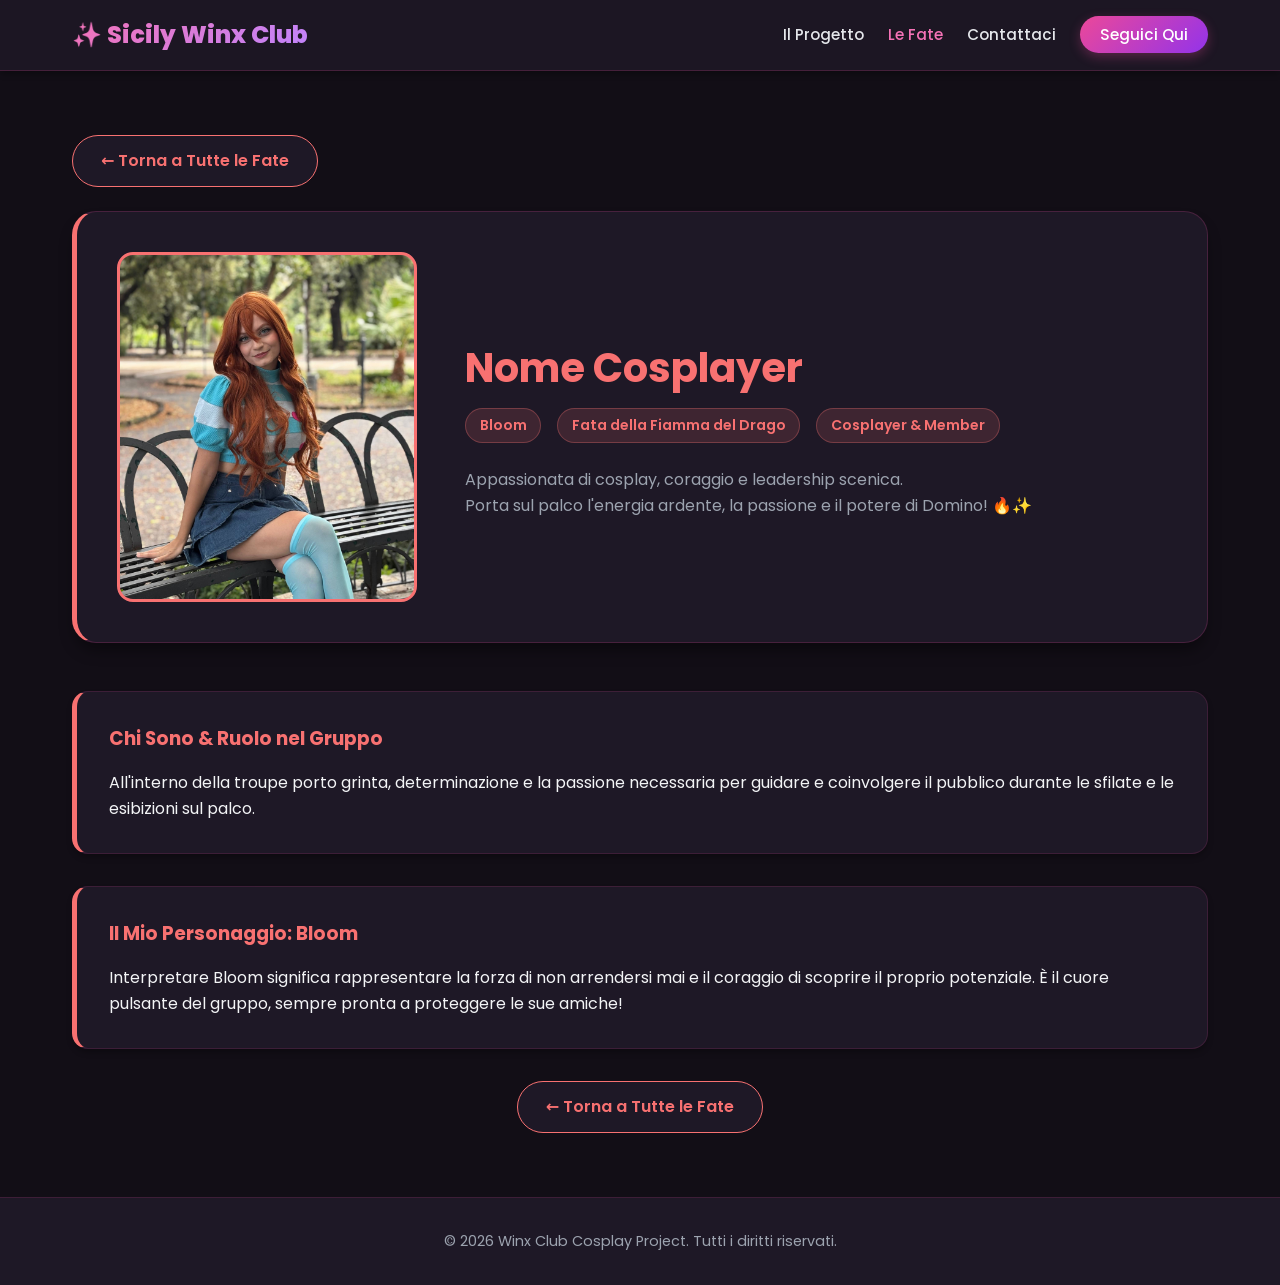
==== bloom.html @ 0fd43db7 "Aggiornamento sito" ====
<!DOCTYPE html>
<html lang="it">
<head>
    <meta charset="UTF-8">
    <meta name="viewport" content="width=device-width, initial-scale=1.0">
    <title>Bloom - Fairy Tribute Show</title>
    <link href="https://fonts.googleapis.com/css2?family=Poppins:wght@400;500;600;700;800&display=swap" rel="stylesheet">
    <link rel="stylesheet" href="style.css">
</head>
<body>

    <header>
        <div class="nav-container">
            <a href="index.html" class="logo">✨ Sicily Winx Club</a>
            <ul class="nav-links">
                <li><a href="index.html">Il Progetto</a></li>
                <li><a href="fate.html" class="active">Le Fate</a></li>
                <li><a href="contattaci.html">Contattaci</a></li>
                <li><a href="#" class="btn-nav-social open-social-modal">Seguici Qui</a></li>
            </ul>
        </div>
    </header>

    <main class="container bloom">
        <!-- Pulsante Torna Indietro In Alto -->
        <div style="margin-bottom: 1.5rem;">
            <a href="fate.html" class="btn-secondary">
                ← Torna a Tutte le Fate
            </a>
        </div>

        <div class="profile-header">
            <div class="profile-avatar" style="background-image: url('Nostre foto/BloomCasual.jpg')"></div>
            <div class="profile-details">
                <h1>Nome Cosplayer</h1>
                <div class="profile-meta">
                    <span class="meta-tag">Bloom</span>
                    <span class="meta-tag">Fata della Fiamma del Drago</span>
                    <span class="meta-tag">Cosplayer & Member</span>
                </div>
                <p style="color: var(--text-muted);">
                    Appassionata di cosplay, coraggio e leadership scenica. 
                    <br>Porta sul palco l'energia ardente, la passione e il potere di Domino! 🔥✨
                </p>
            </div>
        </div>

        <div class="profile-section">
            <h3>Chi Sono & Ruolo nel Gruppo</h3>
            <p>All'interno della troupe porto grinta, determinazione e la passione necessaria per guidare e coinvolgere il pubblico durante le sfilate e le esibizioni sul palco.</p>
        </div>

        <div class="profile-section">
            <h3>Il Mio Personaggio: Bloom</h3>
            <p>Interpretare Bloom significa rappresentare la forza di non arrendersi mai e il coraggio di scoprire il proprio potenziale. È il cuore pulsante del gruppo, sempre pronta a proteggere le sue amiche!</p>
        </div>

        <div style="text-align: center; margin-top: 2rem;">
            <a href="fate.html" class="btn-secondary">← Torna a Tutte le Fate</a>
        </div>
    </main>

    <!-- Modal Social -->
    <div id="socialModal" class="modal-overlay">
        <div class="modal-content">
            <button class="close-modal">&times;</button>
            <h2>Seguici sui Social! ✨</h2>
            <p style="color: var(--text-muted); margin-top: 0.5rem;">Rimani aggiornato su tutti i nostri prossimi eventi e dietro le quinte.</p>
            <div class="social-links-grid">
                <a href="https://www.instagram.com/sicilywinxclub/" target="_blank" class="social-btn instagram">Instagram (@sicilywinxclub)</a>
                <a href="https://www.tiktok.com/@sicily.winx.club" target="_blank" class="social-btn tiktok">TikTok (@sicily.winx.club)</a>
            </div>
        </div>
    </div>

    <footer>
        <p>&copy; 2026 Winx Club Cosplay Project. Tutti i diritti riservati.</p>
    </footer>

    <script src="script.js"></script>
</body>
</html>
---- style.css ----
/* ==========================================================================
   WINX CLUB COSPLAY PROJECT - DARK MODE ("NOTTE MAGICA")
   ========================================================================== */

:root {
  --pink-primary: #ec4899;
  --pink-secondary: #f472b6;
  --pink-light: rgba(236, 72, 153, 0.15);
  --purple-accent: #c084fc;
  --gold-accent: #fbbf24;

  --text-dark: #f3f4f6;
  --text-muted: #9ca3af;

  --bg-light: #120e16;
  --white: #1e1826;
  --white-hover: #292034;

  --shadow-sm: 0 4px 6px -1px rgba(0, 0, 0, 0.3);
  --shadow-md: 0 10px 15px -3px rgba(0, 0, 0, 0.4);
  --shadow-lg: 0 20px 25px -5px rgba(0, 0, 0, 0.5);

  --font-family: 'Poppins', system-ui, -apple-system, sans-serif;
}

*, *::before, *::after {
  box-sizing: border-box;
  margin: 0;
  padding: 0;
}

body {
  font-family: var(--font-family);
  background-color: var(--bg-light);
  color: var(--text-dark);
  line-height: 1.6;
  min-height: 100vh;
  display: flex;
  flex-direction: column;
}

/* --- HEADER & NAVIGATION --- */
header {
  position: sticky;
  top: 0;
  z-index: 100;
  background: rgba(30, 24, 38, 0.88);
  backdrop-filter: blur(12px);
  border-bottom: 1px solid rgba(236, 72, 153, 0.2);
  box-shadow: var(--shadow-sm);
}

.nav-container {
  max-width: 1200px;
  margin: 0 auto;
  padding: 1rem 2rem;
  display: flex;
  justify-content: space-between;
  align-items: center;
}

.logo {
  font-size: 1.5rem;
  font-weight: 800;
  background: linear-gradient(135deg, var(--pink-secondary), var(--purple-accent));
  -webkit-background-clip: text;
  -webkit-text-fill-color: transparent;
  text-decoration: none;
  display: flex;
  align-items: center;
  gap: 0.5rem;
}

.nav-links {
  display: flex;
  gap: 1.5rem;
  list-style: none;
  align-items: center;
}

.nav-links a {
  text-decoration: none;
  color: #e5e7eb;
  font-weight: 500;
  transition: color 0.2s ease;
  font-size: 0.95rem;
}

.nav-links a:hover,
.nav-links a.active {
  color: var(--pink-secondary);
}

.btn-nav-social {
  background: linear-gradient(135deg, var(--pink-primary), #9333ea);
  color: white !important;
  padding: 0.5rem 1.25rem;
  border-radius: 9999px;
  box-shadow: 0 4px 12px rgba(236, 72, 153, 0.3);
  transition: transform 0.2s ease, box-shadow 0.2s ease !important;
}

.btn-nav-social:hover {
  transform: translateY(-2px);
  box-shadow: 0 6px 18px rgba(236, 72, 153, 0.45);
}

/* --- HERO SECTION --- */
.hero {
  padding: 5rem 2rem;
  text-align: center;
  background: radial-gradient(circle at top center, rgba(192, 132, 252, 0.12), transparent 70%);
  display: flex;
  justify-content: center;
  align-items: center;
}

.hero-content {
  max-width: 800px;
  margin: 0 auto;
}

.tagline {
  display: inline-block;
  padding: 0.3rem 1.2rem;
  background: var(--pink-light);
  color: var(--pink-secondary);
  border-radius: 9999px;
  font-weight: 600;
  font-size: 0.875rem;
  margin-bottom: 1rem;
  border: 1px solid rgba(236, 72, 153, 0.3);
}

.hero h1 {
  font-size: 3rem;
  line-height: 1.2;
  margin-bottom: 1.5rem;
  color: #ffffff;
}

.hero p {
  font-size: 1.125rem;
  color: var(--text-muted);
  margin-bottom: 2rem;
}

.hero-buttons {
  display: flex;
  gap: 1rem;
  justify-content: center;
  flex-wrap: wrap;
}

/* --- BUTTONS --- */
.btn-primary {
  background: linear-gradient(135deg, var(--pink-primary), #9333ea);
  color: white;
  padding: 0.75rem 1.75rem;
  border-radius: 9999px;
  text-decoration: none;
  font-weight: 600;
  box-shadow: var(--shadow-md);
  transition: all 0.2s ease;
  border: none;
  cursor: pointer;
  display: inline-flex;
  align-items: center;
  gap: 0.5rem;
}

.btn-primary:hover {
  transform: translateY(-2px);
  box-shadow: 0 8px 20px rgba(236, 72, 153, 0.35);
}

.btn-secondary {
  background: var(--white);
  color: var(--text-dark);
  padding: 0.75rem 1.75rem;
  border-radius: 9999px;
  text-decoration: none;
  font-weight: 600;
  border: 1px solid rgba(236, 72, 153, 0.25);
  transition: all 0.2s ease;
  display: inline-flex;
  align-items: center;
}

.btn-secondary:hover {
  background: var(--white-hover);
  color: var(--pink-secondary);
  border-color: var(--pink-primary);
}

/* --- CONTAINER & SECTIONS --- */
.container {
  max-width: 1200px;
  margin: 0 auto;
  padding: 4rem 2rem;
  flex: 1;
  width: 100%;
}

.section-title {
  text-align: center;
  margin-bottom: 3rem;
}

.section-title h2 {
  font-size: 2.25rem;
  margin-bottom: 0.5rem;
  color: #ffffff;
}

.section-title p {
  color: var(--text-muted);
}

/* --- CARDS GRID (FATE) --- */
.grid-fate {
  display: grid;
  grid-template-columns: repeat(auto-fit, minmax(320px, 1fr));
  gap: 2rem;
}

.fairy-card {
  background: var(--white);
  border-radius: 1.25rem;
  overflow: hidden;
  box-shadow: var(--shadow-sm);
  border: 1px solid rgba(236, 72, 153, 0.2);
  transition: all 0.3s ease;
  display: flex;
  flex-direction: column;
}

.fairy-card:hover {
  transform: translateY(-5px);
  box-shadow: 0 12px 24px rgba(0, 0, 0, 0.6);
  border-color: rgba(236, 72, 153, 0.4);
}

.fairy-img {
  height: 300px;
  background-size: cover;
  background-position: center 20%;
  position: relative;
}

.fairy-badge {
  position: absolute;
  top: 1rem;
  right: 1rem;
  background: rgba(18, 14, 22, 0.85);
  backdrop-filter: blur(6px);
  padding: 0.25rem 0.75rem;
  border-radius: 9999px;
  font-size: 0.8rem;
  font-weight: 600;
  border: 1px solid rgba(255, 255, 255, 0.1);
}

.fairy-info {
  padding: 1.5rem;
  display: flex;
  flex-direction: column;
  flex-grow: 1;
}

.fairy-info h3 {
  font-size: 1.5rem;
  margin-bottom: 0.25rem;
  color: #ffffff;
}

.fairy-role {
  font-size: 0.875rem;
  font-weight: 600;
  margin-bottom: 0.75rem;
}

.fairy-info p {
  color: var(--text-muted);
  font-size: 0.925rem;
  margin-bottom: 1.5rem;
  flex-grow: 1;
}

/* Colori specifici delle Fate (Card Grid) */
.flora .fairy-badge, .flora .fairy-role { color: #34d399; }
.bloom .fairy-badge, .bloom .fairy-role { color: #f87171; }
.stella .fairy-badge, .stella .fairy-role { color: #fbbf24; }
.musa .fairy-badge, .musa .fairy-role { color: #f472b6; }
.tecna .fairy-badge, .tecna .fairy-role { color: #a78bfa; }
.aisha .fairy-badge, .aisha .fairy-role { color: #38bdf8; }

.fairy-card.flora { border-color: rgba(52, 211, 153, 0.2); }
.fairy-card.flora:hover { border-color: rgba(52, 211, 153, 0.5); box-shadow: 0 12px 24px rgba(52, 211, 153, 0.15); }

.fairy-card.bloom { border-color: rgba(248, 113, 113, 0.2); }
.fairy-card.bloom:hover { border-color: rgba(248, 113, 113, 0.5); box-shadow: 0 12px 24px rgba(248, 113, 113, 0.15); }

.fairy-card.stella { border-color: rgba(251, 191, 36, 0.2); }
.fairy-card.stella:hover { border-color: rgba(251, 191, 36, 0.5); box-shadow: 0 12px 24px rgba(251, 191, 36, 0.15); }

.fairy-card.musa { border-color: rgba(244, 114, 182, 0.2); }
.fairy-card.musa:hover { border-color: rgba(244, 114, 182, 0.5); box-shadow: 0 12px 24px rgba(244, 114, 182, 0.15); }

.fairy-card.tecna { border-color: rgba(167, 139, 250, 0.2); }
.fairy-card.tecna:hover { border-color: rgba(167, 139, 250, 0.5); box-shadow: 0 12px 24px rgba(167, 139, 250, 0.15); }

.fairy-card.aisha { border-color: rgba(56, 189, 248, 0.2); }
.fairy-card.aisha:hover { border-color: rgba(56, 189, 248, 0.5); box-shadow: 0 12px 24px rgba(56, 189, 248, 0.15); }

/* --- PROFILE PAGE (FATA SINGOLA) --- */
.profile-header {
  display: grid;
  grid-template-columns: 300px 1fr;
  gap: 3rem;
  align-items: center;
  background: var(--white);
  padding: 2.5rem;
  border-radius: 1.5rem;
  box-shadow: var(--shadow-md);
  border: 1px solid rgba(236, 72, 153, 0.2);
  margin-bottom: 3rem;
}

.profile-avatar {
  width: 100%;
  height: 350px;
  border-radius: 1rem;
  background-size: cover;
  background-position: center;
}

.profile-details h1 {
  font-size: 2.5rem;
  margin-bottom: 0.5rem;
  color: #ffffff;
}

.profile-meta {
  display: flex;
  gap: 1rem;
  margin-bottom: 1.5rem;
  flex-wrap: wrap;
}

.meta-tag {
  background: var(--pink-light);
  color: var(--pink-secondary);
  padding: 0.35rem 0.85rem;
  border-radius: 9999px;
  font-size: 0.875rem;
  font-weight: 600;
  border: 1px solid rgba(236, 72, 153, 0.25);
}

.profile-section {
  background: var(--white);
  padding: 2rem;
  border-radius: 1rem;
  box-shadow: var(--shadow-sm);
  border: 1px solid rgba(236, 72, 153, 0.15);
  margin-bottom: 2rem;
}

.profile-section h3 {
  margin-bottom: 1rem;
  color: var(--pink-secondary);
}

/* --- COLORI DINAMICI PER PAGINE PROFILO --- */
.container.stella .profile-header,
.container.stella .profile-section { border-left: 5px solid #FFB703; }
.container.stella .profile-avatar { border: 3px solid #FFB703; }
.container.stella h1, 
.container.stella .profile-section h3 { color: #FFB703 !important; }
.container.stella .meta-tag { background-color: #FFF3BF; color: #D97706; border: 1px solid #F59E0B; }
.container.stella .btn-secondary { border-color: #FFB703; color: #FFB703; }

.container.flora .profile-header,
.container.flora .profile-section { border-left: 5px solid #34d399; }
.container.flora .profile-avatar { border: 3px solid #34d399; }
.container.flora h1, 
.container.flora .profile-section h3 { color: #34d399 !important; }
.container.flora .meta-tag { background-color: rgba(52, 211, 153, 0.15); color: #34d399; border: 1px solid rgba(52, 211, 153, 0.3); }
.container.flora .btn-secondary { border-color: #34d399; color: #34d399; }

.container.bloom .profile-header,
.container.bloom .profile-section { border-left: 5px solid #f87171; }
.container.bloom .profile-avatar { border: 3px solid #f87171; }
.container.bloom h1, 
.container.bloom .profile-section h3 { color: #f87171 !important; }
.container.bloom .meta-tag { background-color: rgba(248, 113, 113, 0.15); color: #f87171; border: 1px solid rgba(248, 113, 113, 0.3); }
.container.bloom .btn-secondary { border-color: #f87171; color: #f87171; }

.container.musa .profile-header,
.container.musa .profile-section { border-left: 5px solid #EC4899; }
.container.musa .profile-avatar { border: 3px solid #EC4899; }
.container.musa h1, 
.container.musa .profile-section h3 { color: #EC4899 !important; }
.container.musa .meta-tag { background-color: #FCE7F3; color: #DB2777; border: 1px solid #F472B6; }
.container.musa .btn-secondary { border-color: #EC4899; color: #EC4899; }

.container.tecna .profile-header,
.container.tecna .profile-section { border-left: 5px solid #a78bfa; }
.container.tecna .profile-avatar { border: 3px solid #a78bfa; }
.container.tecna h1, 
.container.tecna .profile-section h3 { color: #a78bfa !important; }
.container.tecna .meta-tag { background-color: rgba(167, 139, 250, 0.15); color: #a78bfa; border: 1px solid rgba(167, 139, 250, 0.3); }
.container.tecna .btn-secondary { border-color: #a78bfa; color: #a78bfa; }

.container.aisha .profile-header,
.container.aisha .profile-section { border-left: 5px solid #38bdf8; }
.container.aisha .profile-avatar { border: 3px solid #38bdf8; }
.container.aisha h1, 
.container.aisha .profile-section h3 { color: #38bdf8 !important; }
.container.aisha .meta-tag { background-color: rgba(56, 189, 248, 0.15); color: #38bdf8; border: 1px solid rgba(56, 189, 248, 0.3); }
.container.aisha .btn-secondary { border-color: #38bdf8; color: #38bdf8; }

/* --- MODAL SOCIAL & FOOTER --- */
.modal-overlay {
  position: fixed;
  top: 0;
  left: 0;
  width: 100%;
  height: 100%;
  background: rgba(0, 0, 0, 0.75);
  display: none;
  justify-content: center;
  align-items: center;
  z-index: 1000;
  backdrop-filter: blur(6px);
}

.modal-content {
  background: var(--white);
  padding: 2.5rem;
  border-radius: 1.5rem;
  max-width: 450px;
  width: 90%;
  text-align: center;
  position: relative;
  box-shadow: var(--shadow-lg);
  border: 1px solid rgba(236, 72, 153, 0.3);
}

.close-modal {
  position: absolute;
  top: 1rem;
  right: 1rem;
  background: none;
  border: none;
  font-size: 1.5rem;
  cursor: pointer;
  color: var(--text-muted);
}

.social-links-grid {
  display: flex;
  flex-direction: column;
  gap: 1rem;
  margin-top: 1.5rem;
}

.social-btn {
  display: flex;
  align-items: center;
  justify-content: center;
  gap: 0.75rem;
  padding: 0.85rem;
  border-radius: 0.75rem;
  text-decoration: none;
  color: white;
  font-weight: 600;
  transition: transform 0.2s;
}

.social-btn:hover {
  transform: translateY(-2px);
}

.social-btn.instagram {
  background: linear-gradient(45deg, #f09433 0%, #e6683c 25%, #dc2743 50%, #cc2366 75%, #bc1888 100%);
}

.social-btn.tiktok {
  background: #000000;
  border: 1px solid rgba(255, 255, 255, 0.2);
}

footer {
  background: var(--white);
  border-top: 1px solid rgba(236, 72, 153, 0.15);
  padding: 2rem;
  text-align: center;
  color: var(--text-muted);
  font-size: 0.9rem;
  margin-top: auto;
}

@media (max-width: 768px) {
  .nav-container { flex-direction: column; gap: 1rem; }
  .nav-links { flex-wrap: wrap; justify-content: center; gap: 1rem; }
  .profile-header { grid-template-columns: 1fr; text-align: center; }
  .profile-avatar { height: 280px; }
  .profile-meta { justify-content: center; }
}
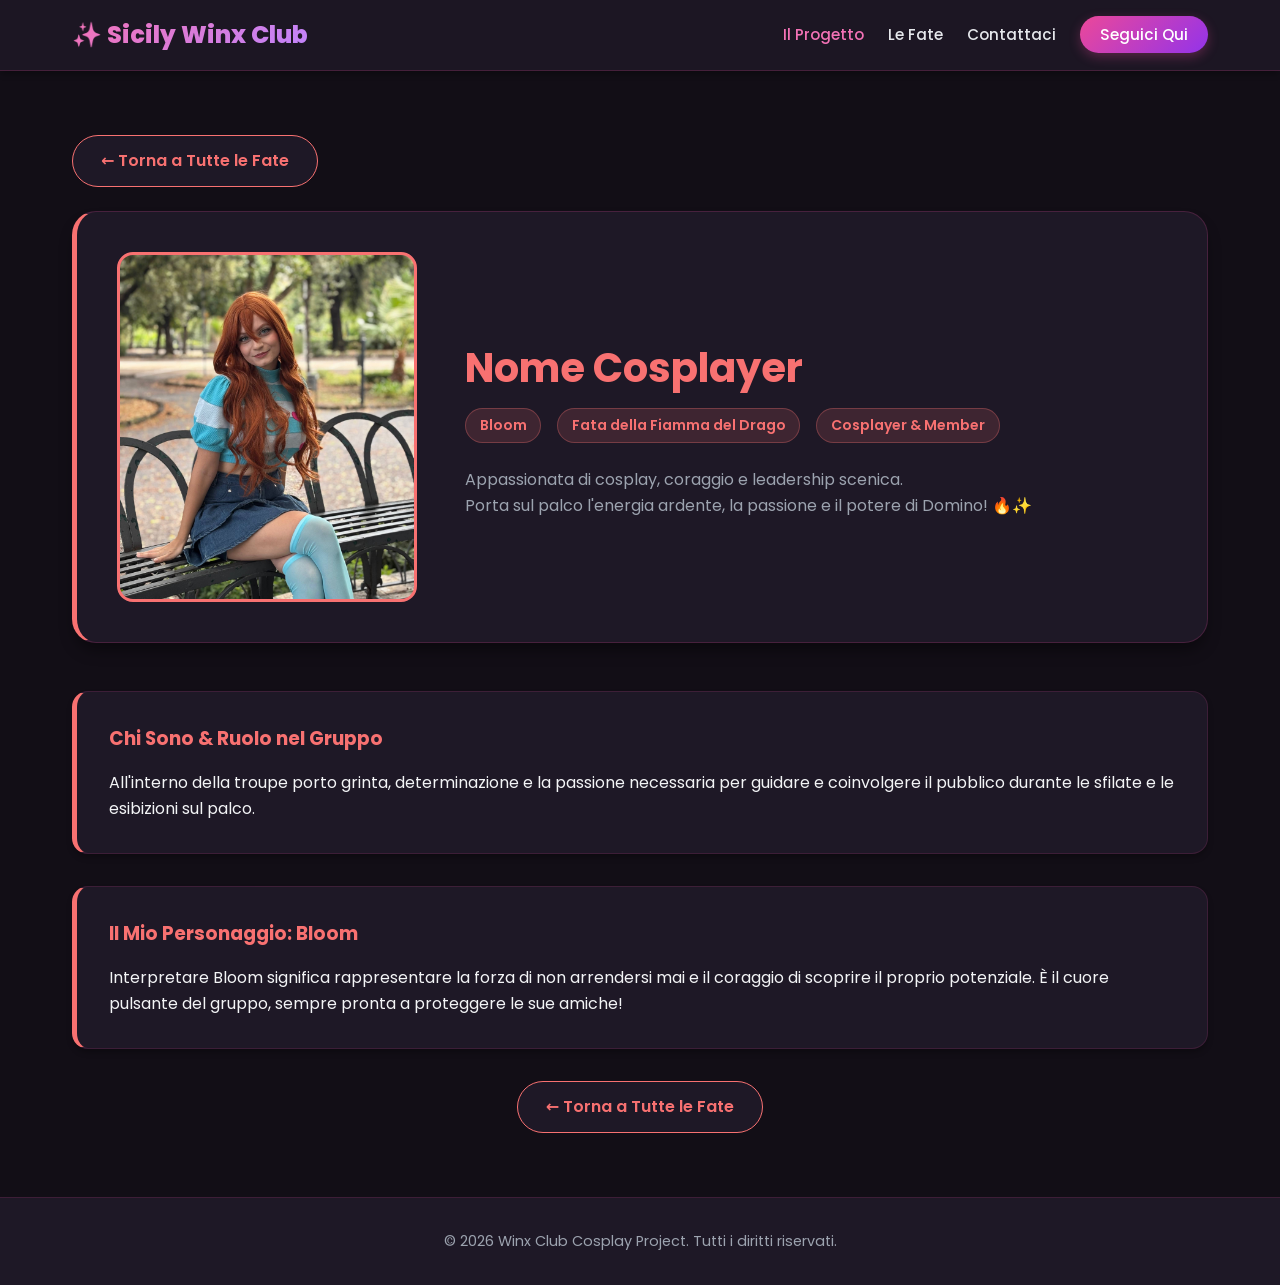
==== commit 24b7f265: "Change 1" ====
--- a/bloom.html
+++ b/bloom.html
@@ -9,17 +9,25 @@
 </head>
 <body>
 
-    <header>
-        <div class="nav-container">
-            <a href="index.html" class="logo">✨ Sicily Winx Club</a>
-            <ul class="nav-links">
-                <li><a href="index.html">Il Progetto</a></li>
-                <li><a href="fate.html" class="active">Le Fate</a></li>
-                <li><a href="contattaci.html">Contattaci</a></li>
-                <li><a href="#" class="btn-nav-social open-social-modal">Seguici Qui</a></li>
-            </ul>
-        </div>
-    </header>
+   <header>
+    <div class="nav-container">
+        <a href="index.html" class="logo">✨ Sicily Winx Club</a>
+        
+        <!-- INCOLLA QUI IL BOTTONE HAMBURGER -->
+        <button class="hamburger" aria-label="Menu">
+            <span></span>
+            <span></span>
+            <span></span>
+        </button>
+
+        <ul class="nav-links">
+            <li><a href="index.html" class="active">Il Progetto</a></li>
+            <li><a href="fate.html">Le Fate</a></li>
+            <li><a href="contattaci.html">Contattaci</a></li>
+            <li><a href="#" class="btn-nav-social open-social-modal">Seguici Qui</a></li>
+        </ul>
+    </div>
+</header>
 
     <main class="container bloom">
         <!-- Pulsante Torna Indietro In Alto -->
--- a/style.css
+++ b/style.css
@@ -105,6 +105,26 @@
   box-shadow: 0 6px 18px rgba(236, 72, 153, 0.45);
 }
 
+/* Hamburguer Button (Nascosto su desktop) */
+.hamburger {
+  display: none;
+  cursor: pointer;
+  background: none;
+  border: none;
+  flex-direction: column;
+  gap: 5px;
+  padding: 5px;
+}
+
+.hamburger span {
+  display: block;
+  width: 25px;
+  height: 3px;
+  background-color: var(--text-dark);
+  border-radius: 2px;
+  transition: all 0.3s ease;
+}
+
 /* --- HERO SECTION --- */
 .hero {
   padding: 5rem 2rem;
@@ -421,7 +441,56 @@
 .container.aisha .meta-tag { background-color: rgba(56, 189, 248, 0.15); color: #38bdf8; border: 1px solid rgba(56, 189, 248, 0.3); }
 .container.aisha .btn-secondary { border-color: #38bdf8; color: #38bdf8; }
 
-/* --- MODAL SOCIAL & FOOTER --- */
+/* --- FORMS (Modulo Contatti più largo) --- */
+.contact-form {
+  max-width: 800px;
+  width: 100%;
+  margin: 0 auto;
+  background: var(--white);
+  padding: 2.5rem;
+  border-radius: 1.5rem;
+  box-shadow: var(--shadow-md);
+  border: 1px solid rgba(236, 72, 153, 0.2);
+}
+
+.form-group {
+  margin-bottom: 1.25rem;
+}
+
+.form-group label {
+  display: block;
+  font-weight: 600;
+  margin-bottom: 0.5rem;
+  font-size: 0.9rem;
+  color: #e5e7eb;
+}
+
+.form-group input,
+.form-group textarea {
+  width: 100%;
+  padding: 0.75rem 1rem;
+  background-color: #120e16;
+  border: 1px solid rgba(236, 72, 153, 0.25);
+  border-radius: 0.5rem;
+  color: #ffffff;
+  font-family: inherit;
+  font-size: 0.95rem;
+  transition: border-color 0.2s, box-shadow 0.2s;
+}
+
+.form-group input:focus,
+.form-group textarea:focus {
+  outline: none;
+  border-color: var(--pink-primary);
+  box-shadow: 0 0 0 3px rgba(236, 72, 153, 0.25);
+}
+
+.key-field {
+  background-color: #1a1520 !important;
+  border-color: rgba(245, 158, 11, 0.4) !important;
+}
+
+/* --- MODAL SOCIAL --- */
 .modal-overlay {
   position: fixed;
   top: 0;
@@ -502,10 +571,69 @@
   margin-top: auto;
 }
 
+/* --- RESPONSIVE MOBILE (@media max-width: 768px) --- */
 @media (max-width: 768px) {
-  .nav-container { flex-direction: column; gap: 1rem; }
-  .nav-links { flex-wrap: wrap; justify-content: center; gap: 1rem; }
-  .profile-header { grid-template-columns: 1fr; text-align: center; }
-  .profile-avatar { height: 280px; }
-  .profile-meta { justify-content: center; }
+  /* Mostra il pulsante hamburger e gestisci il menu a tendina */
+  .hamburger {
+    display: flex;
+  }
+
+  .nav-links {
+    display: none;
+    position: absolute;
+    top: 100%;
+    left: 0;
+    width: 100%;
+    background: rgba(30, 24, 38, 0.95);
+    backdrop-filter: blur(12px);
+    flex-direction: column;
+    padding: 1.5rem 0;
+    border-bottom: 1px solid rgba(236, 72, 153, 0.2);
+    box-shadow: var(--shadow-md);
+  }
+
+  .nav-links.active {
+    display: flex;
+  }
+
+  /* TUTTO ALLINEATO A DESTRA TRANNE LE FATE */
+  .nav-links li {
+    text-align: right;
+    width: 100%;
+    padding-right: 2rem;
+  }
+
+  /* Eccezione: La pagina delle Fate resta allineata a sinistra */
+  .nav-links li:has(a[href*="fate"]) {
+    text-align: left;
+    padding-left: 2rem;
+    padding-right: 0;
+  }
+
+  .nav-container { 
+    flex-direction: row; 
+    justify-content: space-between;
+  }
+
+  .hero h1 { font-size: 2.25rem; }
+  
+  .profile-header { 
+    grid-template-columns: 1fr; 
+    text-align: center; 
+  }
+  
+  .profile-avatar { 
+    height: 280px; 
+  }
+  
+  .profile-meta { 
+    justify-content: center; 
+  }
+
+  /* Modulo di contatto più largo su mobile */
+  .contact-form {
+    padding: 1.5rem;
+    width: 95%;
+    margin: 0 auto;
+  }
 }
